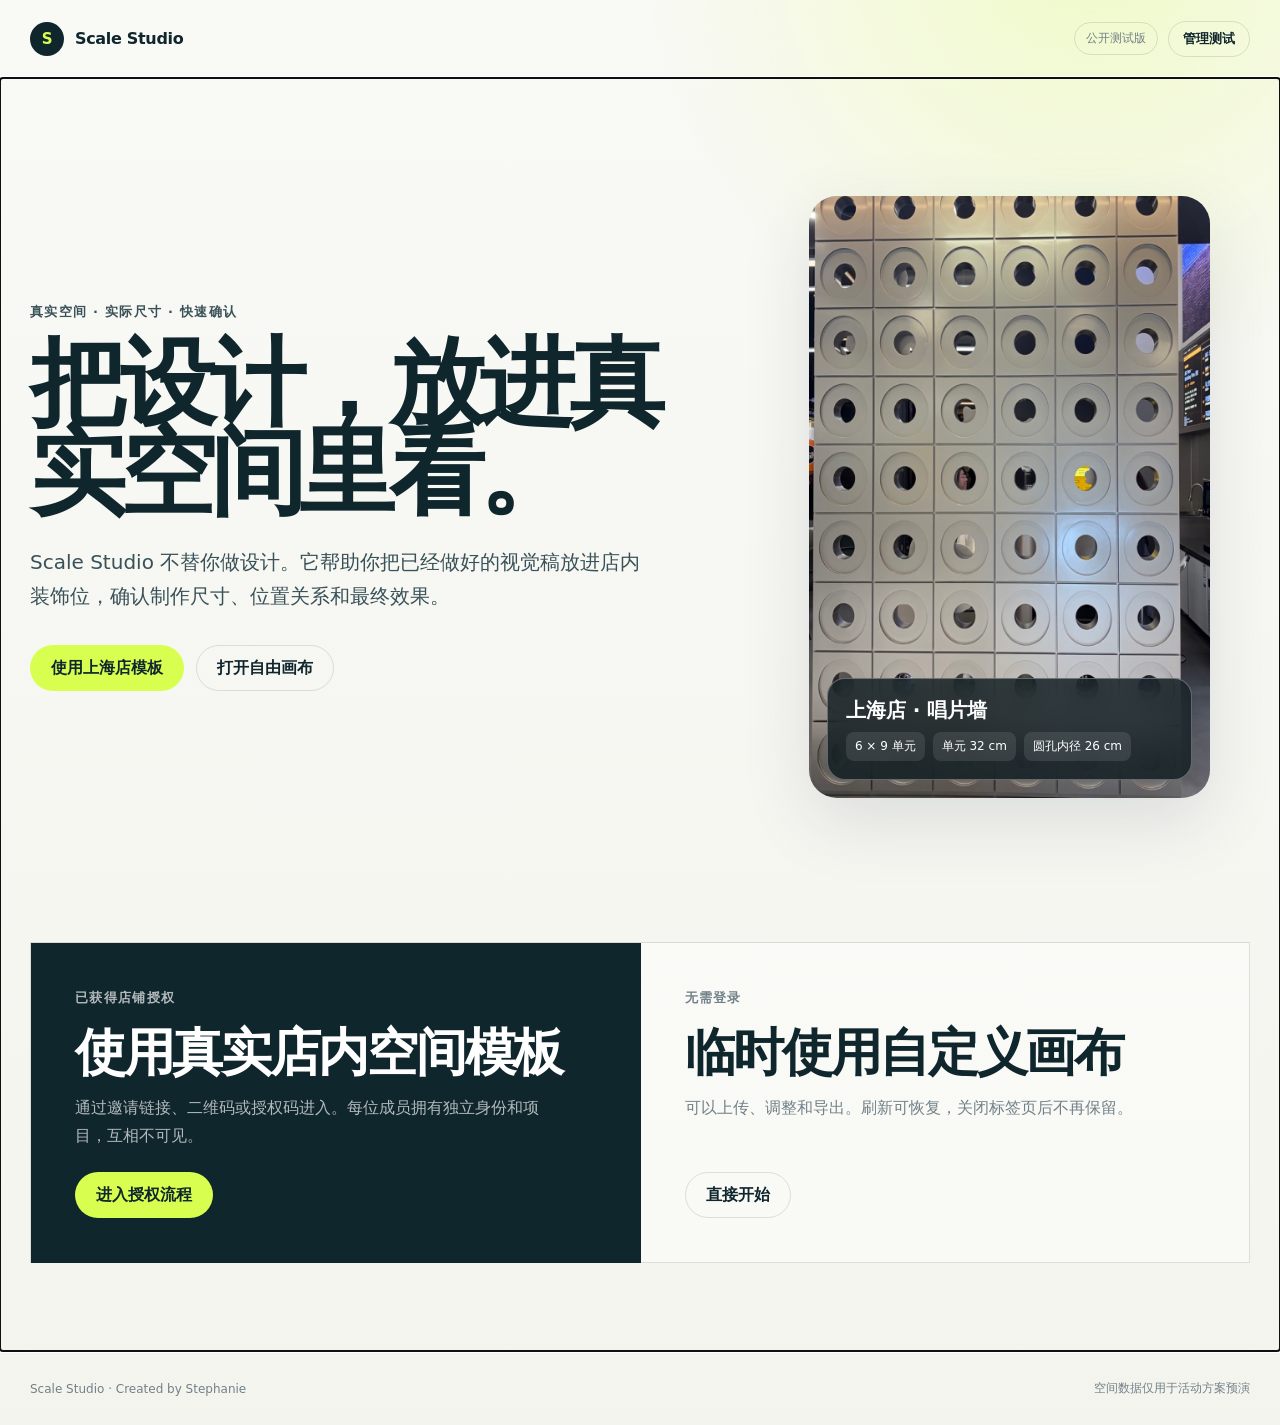
==== index.html @ b5e6bf75 "Build public Scale Studio MVP portal" ====
<!doctype html>
<html lang="zh-CN">
<head>
  <meta charset="utf-8">
  <meta name="viewport" content="width=device-width, initial-scale=1">
  <meta name="description" content="Scale Studio — 在真实店内空间中确认设计尺寸与陈列效果。">
  <title>Scale Studio 测试版</title>
  <link rel="stylesheet" href="portal.css?v=20260813-1">
</head>
<body>
  <div class="app-shell">
    <header class="site-nav">
      <a class="wordmark" href="#/">
        <span class="wordmark-mark" aria-hidden="true">S</span>
        <span>Scale Studio</span>
      </a>
      <div class="nav-actions">
        <span class="test-badge">公开测试版</span>
        <button class="button ghost compact" id="adminEntry" type="button">管理测试</button>
      </div>
    </header>

    <main id="app" tabindex="-1"></main>

    <footer class="site-footer">
      <span>Scale Studio · Created by Stephanie</span>
      <span>空间数据仅用于活动方案预演</span>
    </footer>
  </div>

  <div class="toast-region" id="toastRegion" aria-live="polite"></div>
  <script src="portal.js?v=20260813-1"></script>
</body>
</html>
---- portal.css ----
:root {
  color-scheme: light;
  --ink: #10262d;
  --ink-soft: #395158;
  --muted: #718187;
  --paper: #f4f4ef;
  --surface: #fbfbf7;
  --surface-strong: #ffffff;
  --line: rgba(16, 38, 45, .13);
  --line-strong: rgba(16, 38, 45, .24);
  --accent: #d8ff4f;
  --accent-deep: #b7dc2b;
  --signal: #ff6846;
  --blue: #284d5a;
  --shadow: 0 24px 70px rgba(32, 49, 54, .12);
  --radius-sm: 10px;
  --radius-md: 18px;
  --radius-lg: 28px;
  --content: 1220px;
  font-family: Geist, "SF Pro Text", "PingFang SC", "Microsoft YaHei", system-ui, sans-serif;
}

* { box-sizing: border-box; }

html { background: var(--paper); }

body {
  margin: 0;
  min-width: 320px;
  min-height: 100vh;
  color: var(--ink);
  background:
    radial-gradient(circle at 85% -5%, rgba(216, 255, 79, .28), transparent 28rem),
    linear-gradient(180deg, #f9f9f5 0%, var(--paper) 100%);
}

button, input, select { font: inherit; }
button, a { -webkit-tap-highlight-color: transparent; }

button:focus-visible,
a:focus-visible,
input:focus-visible {
  outline: 3px solid rgba(40, 77, 90, .28);
  outline-offset: 3px;
}

.app-shell { min-height: 100vh; display: flex; flex-direction: column; }

.site-nav {
  width: min(calc(100% - 32px), var(--content));
  min-height: 78px;
  margin: 0 auto;
  display: flex;
  align-items: center;
  justify-content: space-between;
  gap: 16px;
  border-bottom: 1px solid var(--line);
}

.wordmark {
  display: inline-flex;
  align-items: center;
  gap: 11px;
  color: inherit;
  text-decoration: none;
  font-weight: 760;
  letter-spacing: -.02em;
}

.wordmark-mark {
  width: 34px;
  height: 34px;
  border-radius: 50%;
  display: grid;
  place-items: center;
  background: var(--ink);
  color: var(--accent);
  font-size: 15px;
}

.nav-actions { display: flex; align-items: center; gap: 10px; }

.test-badge {
  border: 1px solid var(--line);
  border-radius: 999px;
  padding: 7px 11px;
  color: var(--muted);
  font-size: 12px;
  white-space: nowrap;
}

#app { flex: 1; min-width: 0; }

.view {
  width: min(calc(100% - 32px), var(--content));
  margin: 0 auto;
  padding: clamp(44px, 8vw, 112px) 0 88px;
}

.hero {
  display: grid;
  grid-template-columns: minmax(0, 1.15fr) minmax(320px, .85fr);
  gap: clamp(32px, 7vw, 88px);
  align-items: center;
}

.eyebrow {
  margin: 0 0 18px;
  color: var(--ink-soft);
  font-size: 13px;
  font-weight: 700;
  letter-spacing: .1em;
  text-transform: uppercase;
}

h1, h2, h3, p { overflow-wrap: anywhere; }

h1 {
  max-width: 13ch;
  margin: 0;
  font-size: clamp(48px, 7.5vw, 104px);
  line-height: .93;
  letter-spacing: -.065em;
  font-weight: 760;
}

.hero-copy {
  max-width: 620px;
  margin: 28px 0 0;
  color: var(--ink-soft);
  font-size: clamp(16px, 1.6vw, 20px);
  line-height: 1.7;
}

.hero-actions { display: flex; flex-wrap: wrap; gap: 12px; margin-top: 32px; }

.button {
  min-height: 46px;
  border: 1px solid transparent;
  border-radius: 999px;
  padding: 0 20px;
  display: inline-flex;
  align-items: center;
  justify-content: center;
  gap: 8px;
  color: var(--surface-strong);
  background: var(--ink);
  text-decoration: none;
  font-weight: 700;
  cursor: pointer;
  transition: transform 140ms ease, background 160ms ease, border-color 160ms ease;
}

.button:hover { transform: translateY(-1px); background: var(--blue); }
.button:active { transform: scale(.98); }
.button.secondary { color: var(--ink); background: var(--accent); }
.button.secondary:hover { background: #e1ff74; }
.button.ghost { color: var(--ink); background: transparent; border-color: var(--line); }
.button.ghost:hover { background: rgba(255, 255, 255, .58); border-color: var(--line-strong); }
.button.compact { min-height: 36px; padding: 0 14px; font-size: 13px; }
.button.danger { background: var(--signal); }
.button[disabled] { opacity: .45; pointer-events: none; }

.hero-visual {
  min-width: 0;
  min-height: 520px;
  border-radius: var(--radius-lg);
  overflow: hidden;
  position: relative;
  background: #dcded8;
  box-shadow: var(--shadow);
}

.hero-visual img { width: 100%; height: 100%; object-fit: cover; display: block; }

.measurement-card {
  position: absolute;
  left: 18px;
  right: 18px;
  bottom: 18px;
  padding: 18px;
  border: 1px solid rgba(255, 255, 255, .3);
  border-radius: var(--radius-md);
  color: white;
  background: rgba(12, 25, 30, .78);
  backdrop-filter: blur(16px);
}

.measurement-card strong { display: block; margin-bottom: 8px; font-size: 20px; }
.measurement-list { display: flex; flex-wrap: wrap; gap: 8px; }
.measurement-list span { padding: 6px 9px; border-radius: 8px; background: rgba(255,255,255,.1); font-size: 12px; }

.path-grid {
  margin-top: clamp(64px, 10vw, 132px);
  display: grid;
  grid-template-columns: repeat(12, minmax(0, 1fr));
  border-top: 1px solid var(--line);
  border-left: 1px solid var(--line);
}

.path-card {
  grid-column: span 6;
  min-height: 320px;
  padding: clamp(24px, 4vw, 44px);
  border-right: 1px solid var(--line);
  border-bottom: 1px solid var(--line);
  display: flex;
  flex-direction: column;
  justify-content: space-between;
  background: rgba(255, 255, 255, .38);
}

.path-card.dark { color: white; background: var(--ink); }
.path-card h2 { max-width: 14ch; margin: 0; font-size: clamp(30px, 4vw, 52px); line-height: 1; letter-spacing: -.045em; }
.path-card p { max-width: 48ch; color: var(--muted); line-height: 1.7; }
.path-card.dark p { color: rgba(255,255,255,.68); }
.path-card .button { align-self: flex-start; }
.path-card.dark .button { color: var(--ink); background: var(--accent); }

.section-head { display: flex; align-items: end; justify-content: space-between; gap: 24px; margin-bottom: 26px; }
.section-head h1, .section-head h2 { max-width: 18ch; margin: 0; font-size: clamp(36px, 5vw, 72px); line-height: .98; letter-spacing: -.05em; }
.section-head p { max-width: 46ch; margin: 0; color: var(--muted); line-height: 1.6; }

.access-layout,
.workspace-layout,
.admin-layout { display: grid; grid-template-columns: minmax(0, 1fr) minmax(300px, .42fr); gap: 24px; align-items: start; }

.panel {
  min-width: 0;
  border: 1px solid var(--line);
  border-radius: var(--radius-lg);
  background: rgba(255,255,255,.62);
  box-shadow: 0 18px 50px rgba(32,49,54,.06);
  overflow: hidden;
}

.panel-body { padding: clamp(22px, 4vw, 38px); }
.panel-title { margin: 0 0 8px; font-size: 24px; letter-spacing: -.03em; }
.panel-copy { margin: 0 0 26px; color: var(--muted); line-height: 1.6; }

.form-stack { display: grid; gap: 18px; }
.field { display: grid; gap: 8px; min-width: 0; }
.field span { color: var(--ink-soft); font-size: 13px; font-weight: 650; }
.field input {
  width: 100%; min-width: 0; height: 50px; border: 1px solid var(--line); border-radius: 13px; padding: 0 14px;
  color: var(--ink); background: rgba(255,255,255,.84);
}
.field input:focus { border-color: var(--blue); }
.form-note { margin: 0; color: var(--muted); font-size: 13px; line-height: 1.55; }

.demo-access {
  padding: 24px;
  color: white;
  background: var(--ink);
}
.demo-access code { display: inline-block; margin: 10px 0 18px; padding: 8px 10px; border-radius: 8px; color: var(--accent); background: rgba(255,255,255,.08); font-size: 16px; }
.demo-access ul { margin: 0; padding-left: 18px; color: rgba(255,255,255,.68); line-height: 1.8; }

.workspace-bar { display: flex; align-items: center; justify-content: space-between; gap: 20px; margin-bottom: 36px; }
.member-chip { display: inline-flex; align-items: center; gap: 10px; padding: 8px 12px 8px 8px; border: 1px solid var(--line); border-radius: 999px; background: rgba(255,255,255,.6); }
.member-avatar { width: 30px; height: 30px; display: grid; place-items: center; border-radius: 50%; color: white; background: var(--blue); font-weight: 800; }

.space-grid,
.project-list { display: grid; gap: 14px; }
.space-grid { grid-template-columns: repeat(2, minmax(0, 1fr)); }

.space-card {
  min-width: 0;
  border: 1px solid var(--line);
  border-radius: var(--radius-md);
  overflow: hidden;
  background: var(--surface-strong);
  transition: transform 160ms ease, border-color 160ms ease;
}
.space-card:hover { transform: translateY(-2px); border-color: var(--line-strong); }
.space-preview { aspect-ratio: 16 / 10; position: relative; overflow: hidden; background: #d7dbd6; }
.space-preview img { width: 100%; height: 100%; object-fit: cover; display: block; }
.space-preview.outline { display: grid; place-items: center; background: #172b32; }
.space-preview.outline::before { content: ""; width: 72%; height: 58%; border: 1px solid rgba(216,255,79,.8); background-image: radial-gradient(circle, rgba(216,255,79,.85) 0 2px, transparent 2.5px); background-size: 18px 18px; }
.space-data { padding: 18px; }
.space-data h3 { margin: 0 0 7px; font-size: 20px; }
.space-meta { display: flex; flex-wrap: wrap; gap: 7px; margin: 12px 0 18px; }
.space-meta span { padding: 6px 8px; border: 1px solid var(--line); border-radius: 7px; color: var(--muted); font-size: 12px; }
.space-actions { display: flex; gap: 8px; }

.side-stack { display: grid; gap: 14px; }
.info-card { padding: 22px; border: 1px solid var(--line); border-radius: var(--radius-md); background: rgba(255,255,255,.5); }
.info-card h3 { margin: 0 0 10px; font-size: 17px; }
.info-card p { margin: 0; color: var(--muted); font-size: 13px; line-height: 1.65; }
.info-card .button { width: 100%; margin-top: 16px; }

.project-item { display: flex; align-items: center; justify-content: space-between; gap: 16px; padding: 16px; border: 1px solid var(--line); border-radius: 14px; background: rgba(255,255,255,.7); }
.project-item > div { min-width: 0; }
.project-item strong { display: block; white-space: nowrap; overflow: hidden; text-overflow: ellipsis; }
.project-item small { color: var(--muted); }

.empty-state { padding: 34px; border: 1px dashed var(--line-strong); border-radius: var(--radius-md); color: var(--muted); text-align: center; }

.modal-backdrop { position: fixed; inset: 0; z-index: 20; display: grid; place-items: center; padding: 16px; background: rgba(11,24,28,.54); backdrop-filter: blur(8px); }
.modal { width: min(100%, 520px); max-height: calc(100vh - 32px); overflow: auto; border-radius: 24px; background: var(--surface); box-shadow: var(--shadow); }
.modal-head { display: flex; align-items: start; justify-content: space-between; gap: 18px; padding: 24px 24px 0; }
.modal-head h2 { margin: 0; font-size: 25px; letter-spacing: -.03em; }
.modal-close { width: 38px; height: 38px; border: 1px solid var(--line); border-radius: 50%; background: transparent; cursor: pointer; }
.modal-body { padding: 22px 24px 26px; }
.credential-box { padding: 18px; border-radius: 14px; background: var(--ink); color: white; }
.credential-box code { display: block; margin: 8px 0; color: var(--accent); font-size: 18px; word-break: break-all; }

.admin-table { width: 100%; border-collapse: collapse; }
.admin-table th, .admin-table td { padding: 13px 12px; border-bottom: 1px solid var(--line); text-align: left; font-size: 13px; vertical-align: top; }
.admin-table th { color: var(--muted); font-weight: 650; }
.text-button { padding: 0; border: 0; color: var(--blue); background: transparent; font-size: 12px; font-weight: 750; cursor: pointer; text-decoration: underline; }
.status-dot { display: inline-block; width: 7px; height: 7px; margin-right: 7px; border-radius: 50%; background: #43a66d; }

.site-footer {
  width: min(calc(100% - 32px), var(--content));
  min-height: 74px;
  margin: auto auto 0;
  border-top: 1px solid var(--line);
  display: flex;
  align-items: center;
  justify-content: space-between;
  gap: 20px;
  color: var(--muted);
  font-size: 12px;
}

.toast-region { position: fixed; z-index: 50; right: 18px; bottom: 18px; display: grid; gap: 8px; }
.toast { max-width: min(380px, calc(100vw - 36px)); padding: 13px 16px; border-radius: 12px; color: white; background: var(--ink); box-shadow: var(--shadow); animation: toast-in 180ms ease-out; }
@keyframes toast-in { from { opacity: 0; transform: translateY(8px); } }

@media (max-width: 900px) {
  .hero, .access-layout, .workspace-layout, .admin-layout { grid-template-columns: 1fr; }
  .hero-visual { min-height: 440px; }
  .path-card { grid-column: 1 / -1; }
  .section-head { align-items: start; flex-direction: column; }
}

@media (max-width: 640px) {
  .site-nav { min-height: 68px; }
  .test-badge { display: none; }
  .view { padding-top: 42px; }
  .hero-visual { min-height: 420px; }
  .path-card { min-height: 280px; }
  .space-grid { grid-template-columns: 1fr; }
  .workspace-bar { align-items: flex-start; flex-direction: column; }
  .project-item { align-items: flex-start; flex-direction: column; }
  .site-footer { padding: 20px 0; align-items: flex-start; flex-direction: column; }
}

@media (prefers-reduced-motion: reduce) {
  *, *::before, *::after { scroll-behavior: auto !important; animation-duration: .01ms !important; transition-duration: .01ms !important; }
}
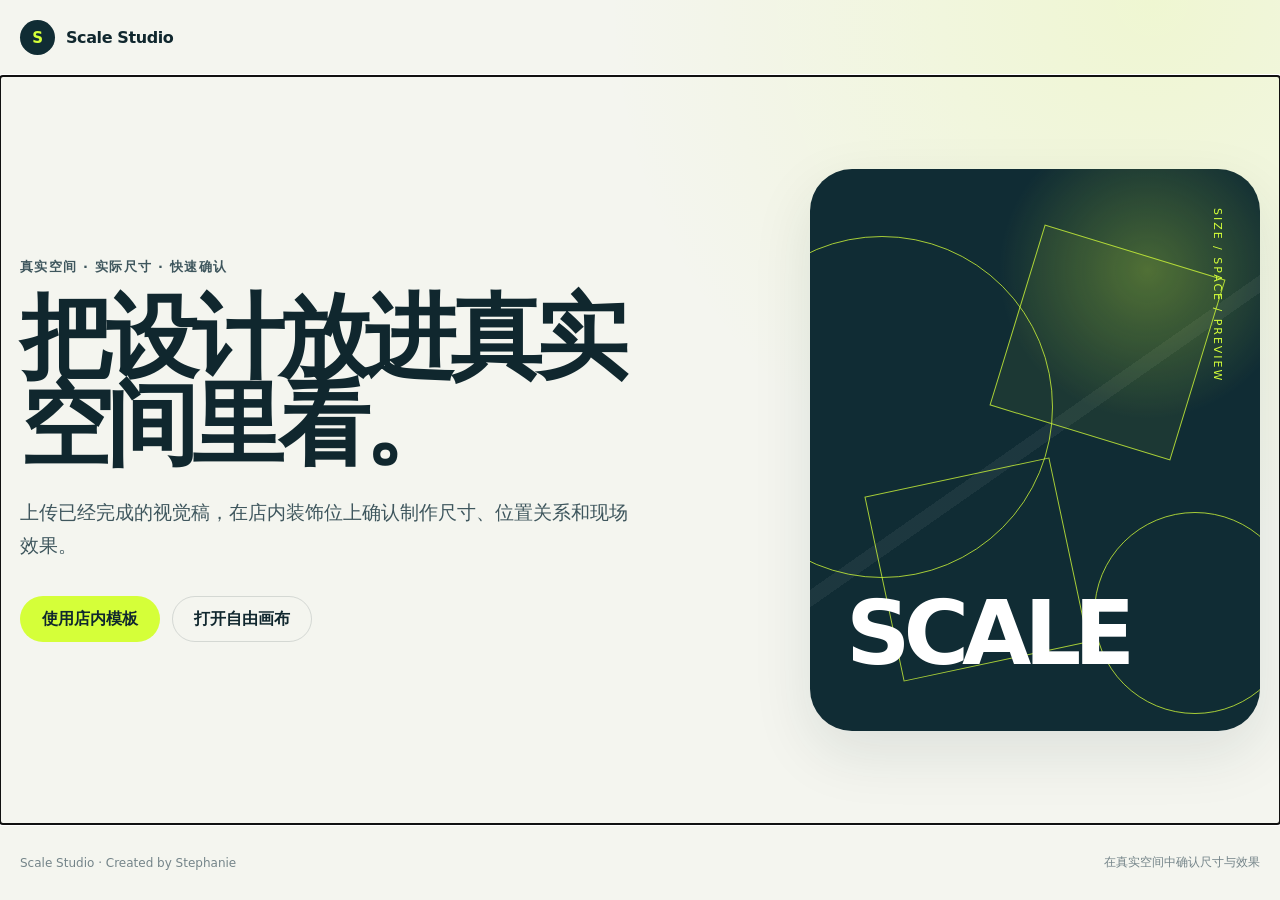
==== commit 1f95c249: "Rework user navigation and admin dashboard" ====
--- a/index.html
+++ b/index.html
@@ -4,31 +4,37 @@
   <meta charset="utf-8">
   <meta name="viewport" content="width=device-width, initial-scale=1">
   <meta name="description" content="Scale Studio — 在真实店内空间中确认设计尺寸与陈列效果。">
-  <title>Scale Studio 测试版</title>
-  <link rel="stylesheet" href="portal.css?v=20260813-1">
+  <title>Scale Studio</title>
+  <link rel="stylesheet" href="portal.css?v=20260813-2">
 </head>
 <body>
   <div class="app-shell">
     <header class="site-nav">
-      <a class="wordmark" href="#/">
+      <a class="wordmark" href="#/" aria-label="返回 Scale Studio 首页">
         <span class="wordmark-mark" aria-hidden="true">S</span>
         <span>Scale Studio</span>
       </a>
-      <div class="nav-actions">
-        <span class="test-badge">公开测试版</span>
-        <button class="button ghost compact" id="adminEntry" type="button">管理测试</button>
-      </div>
+      <nav class="nav-actions" id="globalNav" aria-label="主导航">
+        <button class="nav-link" id="backHomeBtn" type="button" hidden>返回首页</button>
+        <a class="nav-link" id="freeCanvasEntry" href="editor.html?mode=guest" hidden>自由画布</a>
+        <button class="account-trigger" id="accountTrigger" type="button" aria-haspopup="dialog" aria-expanded="false" hidden>
+          <span class="member-avatar" id="navAvatar">S</span>
+          <span id="navNickname">账号</span>
+          <span class="chevron" aria-hidden="true">⌄</span>
+        </button>
+      </nav>
     </header>
 
     <main id="app" tabindex="-1"></main>
 
     <footer class="site-footer">
       <span>Scale Studio · Created by Stephanie</span>
-      <span>空间数据仅用于活动方案预演</span>
+      <span>在真实空间中确认尺寸与效果</span>
     </footer>
   </div>
 
+  <div class="account-layer" id="accountLayer" hidden></div>
   <div class="toast-region" id="toastRegion" aria-live="polite"></div>
-  <script src="portal.js?v=20260813-1"></script>
+  <script src="portal.js?v=20260813-2"></script>
 </body>
 </html>
--- a/portal.css
+++ b/portal.css
@@ -1,352 +1,177 @@
 :root {
   color-scheme: light;
-  --ink: #10262d;
-  --ink-soft: #395158;
-  --muted: #718187;
-  --paper: #f4f4ef;
-  --surface: #fbfbf7;
-  --surface-strong: #ffffff;
-  --line: rgba(16, 38, 45, .13);
-  --line-strong: rgba(16, 38, 45, .24);
-  --accent: #d8ff4f;
-  --accent-deep: #b7dc2b;
-  --signal: #ff6846;
-  --blue: #284d5a;
-  --shadow: 0 24px 70px rgba(32, 49, 54, .12);
-  --radius-sm: 10px;
-  --radius-md: 18px;
-  --radius-lg: 28px;
-  --content: 1220px;
+  --ink: #10272e;
+  --ink-soft: #3e565d;
+  --muted: #748489;
+  --paper: #f4f5ef;
+  --surface: #fcfcf8;
+  --line: rgba(16, 39, 46, .14);
+  --line-strong: rgba(16, 39, 46, .26);
+  --accent: #d5ff39;
+  --accent-hover: #c6f220;
+  --navy: #102c34;
+  --shadow: 0 22px 60px rgba(24, 47, 53, .1);
+  --content: 1240px;
   font-family: Geist, "SF Pro Text", "PingFang SC", "Microsoft YaHei", system-ui, sans-serif;
 }
 
 * { box-sizing: border-box; }
+html { background: var(--paper); }
+body { margin: 0; min-width: 320px; min-height: 100vh; color: var(--ink); background: radial-gradient(circle at 90% 0, rgba(213,255,57,.16), transparent 34rem), var(--paper); }
+body, button, input { font: inherit; }
+button, a { -webkit-tap-highlight-color: transparent; }
+button:focus-visible, a:focus-visible, input:focus-visible { outline: 3px solid rgba(16, 44, 52, .25); outline-offset: 3px; }
+[hidden] { display: none !important; }
 
-html { background: var(--paper); }
-
-body {
-  margin: 0;
-  min-width: 320px;
-  min-height: 100vh;
-  color: var(--ink);
-  background:
-    radial-gradient(circle at 85% -5%, rgba(216, 255, 79, .28), transparent 28rem),
-    linear-gradient(180deg, #f9f9f5 0%, var(--paper) 100%);
-}
-
-button, input, select { font: inherit; }
-button, a { -webkit-tap-highlight-color: transparent; }
-
-button:focus-visible,
-a:focus-visible,
-input:focus-visible {
-  outline: 3px solid rgba(40, 77, 90, .28);
-  outline-offset: 3px;
-}
-
-.app-shell { min-height: 100vh; display: flex; flex-direction: column; }
-
-.site-nav {
-  width: min(calc(100% - 32px), var(--content));
-  min-height: 78px;
-  margin: 0 auto;
-  display: flex;
-  align-items: center;
-  justify-content: space-between;
-  gap: 16px;
-  border-bottom: 1px solid var(--line);
-}
-
-.wordmark {
-  display: inline-flex;
-  align-items: center;
-  gap: 11px;
-  color: inherit;
-  text-decoration: none;
-  font-weight: 760;
-  letter-spacing: -.02em;
-}
-
-.wordmark-mark {
-  width: 34px;
-  height: 34px;
-  border-radius: 50%;
-  display: grid;
-  place-items: center;
-  background: var(--ink);
-  color: var(--accent);
-  font-size: 15px;
-}
-
-.nav-actions { display: flex; align-items: center; gap: 10px; }
-
-.test-badge {
-  border: 1px solid var(--line);
-  border-radius: 999px;
-  padding: 7px 11px;
-  color: var(--muted);
-  font-size: 12px;
-  white-space: nowrap;
-}
-
+.app-shell { min-height: 100vh; display: flex; flex-direction: column; overflow-x: hidden; }
+.site-nav { width: min(calc(100% - 40px), var(--content)); height: 76px; margin: 0 auto; display: flex; align-items: center; justify-content: space-between; gap: 20px; border-bottom: 1px solid var(--line); }
+.wordmark { display: inline-flex; align-items: center; gap: 11px; color: inherit; text-decoration: none; font-weight: 780; letter-spacing: -.025em; }
+.wordmark-mark, .member-avatar { flex: 0 0 auto; display: grid; place-items: center; border-radius: 50%; color: var(--accent); background: var(--navy); font-weight: 800; }
+.wordmark-mark { width: 35px; height: 35px; font-size: 15px; }
+.nav-actions { display: flex; align-items: center; gap: 8px; }
+.nav-link { border: 0; padding: 10px 13px; color: var(--ink-soft); background: transparent; text-decoration: none; font-weight: 680; cursor: pointer; }
+.nav-link:hover { color: var(--ink); }
+.account-trigger { min-height: 44px; display: inline-flex; align-items: center; gap: 9px; padding: 5px 12px 5px 6px; border: 1px solid var(--line); border-radius: 999px; color: var(--ink); background: rgba(255,255,255,.6); cursor: pointer; }
+.account-trigger:hover { border-color: var(--line-strong); background: white; }
+.member-avatar { width: 32px; height: 32px; color: white; }
+.chevron { color: var(--muted); font-size: 15px; transition: transform 160ms ease; }
+.account-trigger[aria-expanded="true"] .chevron { transform: rotate(180deg); }
 #app { flex: 1; min-width: 0; }
 
-.view {
-  width: min(calc(100% - 32px), var(--content));
-  margin: 0 auto;
-  padding: clamp(44px, 8vw, 112px) 0 88px;
-}
-
-.hero {
-  display: grid;
-  grid-template-columns: minmax(0, 1.15fr) minmax(320px, .85fr);
-  gap: clamp(32px, 7vw, 88px);
-  align-items: center;
-}
-
-.eyebrow {
-  margin: 0 0 18px;
-  color: var(--ink-soft);
-  font-size: 13px;
-  font-weight: 700;
-  letter-spacing: .1em;
-  text-transform: uppercase;
-}
-
+.landing-view { width: min(calc(100% - 40px), var(--content)); min-height: calc(100vh - 152px); margin: 0 auto; padding: clamp(56px, 10vh, 110px) 0; display: grid; grid-template-columns: minmax(0, 1.08fr) minmax(360px, .72fr); gap: clamp(50px, 9vw, 120px); align-items: center; }
+.landing-copy { max-width: 760px; }
+.eyebrow { margin: 0 0 18px; color: var(--ink-soft); font-size: 13px; font-weight: 760; letter-spacing: .1em; }
 h1, h2, h3, p { overflow-wrap: anywhere; }
-
-h1 {
-  max-width: 13ch;
-  margin: 0;
-  font-size: clamp(48px, 7.5vw, 104px);
-  line-height: .93;
-  letter-spacing: -.065em;
-  font-weight: 760;
-}
-
-.hero-copy {
-  max-width: 620px;
-  margin: 28px 0 0;
-  color: var(--ink-soft);
-  font-size: clamp(16px, 1.6vw, 20px);
-  line-height: 1.7;
-}
-
-.hero-actions { display: flex; flex-wrap: wrap; gap: 12px; margin-top: 32px; }
-
-.button {
-  min-height: 46px;
-  border: 1px solid transparent;
-  border-radius: 999px;
-  padding: 0 20px;
-  display: inline-flex;
-  align-items: center;
-  justify-content: center;
-  gap: 8px;
-  color: var(--surface-strong);
-  background: var(--ink);
-  text-decoration: none;
-  font-weight: 700;
-  cursor: pointer;
-  transition: transform 140ms ease, background 160ms ease, border-color 160ms ease;
-}
-
-.button:hover { transform: translateY(-1px); background: var(--blue); }
+.landing-copy h1 { max-width: 11ch; margin: 0; font-size: clamp(58px, 7.2vw, 104px); line-height: .95; letter-spacing: -.066em; font-weight: 760; }
+.landing-copy > p:not(.eyebrow) { max-width: 620px; margin: 28px 0 0; color: var(--ink-soft); font-size: clamp(17px, 1.5vw, 20px); line-height: 1.7; }
+.hero-actions { display: flex; flex-wrap: wrap; gap: 12px; margin-top: 34px; }
+.button { min-height: 46px; border: 1px solid transparent; border-radius: 999px; padding: 0 21px; display: inline-flex; align-items: center; justify-content: center; color: white; background: var(--navy); text-decoration: none; font-weight: 760; cursor: pointer; transition: transform 140ms ease, background 160ms ease, border-color 160ms ease; }
+.button:hover { transform: translateY(-1px); }
 .button:active { transform: scale(.98); }
 .button.secondary { color: var(--ink); background: var(--accent); }
-.button.secondary:hover { background: #e1ff74; }
+.button.secondary:hover { background: var(--accent-hover); }
 .button.ghost { color: var(--ink); background: transparent; border-color: var(--line); }
-.button.ghost:hover { background: rgba(255, 255, 255, .58); border-color: var(--line-strong); }
-.button.compact { min-height: 36px; padding: 0 14px; font-size: 13px; }
-.button.danger { background: var(--signal); }
-.button[disabled] { opacity: .45; pointer-events: none; }
+.button.ghost:hover { border-color: var(--line-strong); background: rgba(255,255,255,.6); }
+.button.compact { min-height: 38px; padding: 0 15px; font-size: 13px; }
+.button.full { width: 100%; }
 
-.hero-visual {
-  min-width: 0;
-  min-height: 520px;
-  border-radius: var(--radius-lg);
-  overflow: hidden;
-  position: relative;
-  background: #dcded8;
-  box-shadow: var(--shadow);
-}
+.brand-canvas { aspect-ratio: 4 / 5; max-height: 610px; position: relative; overflow: hidden; border-radius: 42px; color: white; background: var(--navy); box-shadow: var(--shadow); isolation: isolate; }
+.brand-canvas::before { content: ""; position: absolute; inset: 0; background: radial-gradient(circle at 75% 18%, rgba(213,255,57,.28), transparent 26%), linear-gradient(145deg, transparent 48%, rgba(255,255,255,.055) 48% 50%, transparent 50%); }
+.brand-orbit, .brand-square { position: absolute; border: 1px solid rgba(213,255,57,.76); }
+.brand-orbit { border-radius: 50%; }
+.orbit-one { width: 76%; aspect-ratio: 1; left: -22%; top: 12%; }
+.orbit-two { width: 45%; aspect-ratio: 1; right: -8%; bottom: 3%; }
+.brand-square { width: 42%; aspect-ratio: 1; transform: rotate(17deg); }
+.square-one { right: 13%; top: 14%; background: rgba(213,255,57,.06); }
+.square-two { left: 16%; bottom: 12%; transform: rotate(-12deg); }
+.brand-word { position: absolute; z-index: 2; left: 8%; bottom: 11%; font-size: clamp(62px, 7vw, 110px); line-height: .8; letter-spacing: -.08em; font-weight: 850; }
+.brand-canvas small { position: absolute; right: 8%; top: 7%; color: var(--accent); font-size: 11px; letter-spacing: .18em; writing-mode: vertical-rl; }
 
-.hero-visual img { width: 100%; height: 100%; object-fit: cover; display: block; }
+.access-view { width: min(calc(100% - 40px), 1080px); min-height: calc(100vh - 152px); margin: 0 auto; padding: clamp(52px, 10vh, 110px) 0; display: grid; grid-template-columns: minmax(0, 1fr) minmax(340px, .66fr); gap: clamp(50px, 9vw, 110px); align-items: center; }
+.back-link { border: 0; padding: 0; margin: 0 0 42px; color: var(--ink-soft); background: transparent; font-weight: 700; cursor: pointer; }
+.back-link:hover { color: var(--ink); }
+.access-intro h1 { max-width: 10ch; margin: 0; font-size: clamp(52px, 7vw, 88px); line-height: .96; letter-spacing: -.06em; }
+.access-intro > p:last-child { max-width: 520px; margin: 26px 0 0; color: var(--muted); line-height: 1.7; }
+.access-card { padding: clamp(26px, 5vw, 44px); border: 1px solid var(--line); border-radius: 28px; background: rgba(255,255,255,.68); box-shadow: var(--shadow); }
+.form-stack { display: grid; gap: 20px; }
+.field { display: grid; gap: 8px; }
+.field span { color: var(--ink-soft); font-size: 13px; font-weight: 700; }
+.field input { width: 100%; height: 54px; border: 1px solid var(--line); border-radius: 13px; padding: 0 15px; color: var(--ink); background: white; }
+.form-note { margin: 0; color: var(--muted); font-size: 13px; line-height: 1.6; }
 
-.measurement-card {
-  position: absolute;
-  left: 18px;
-  right: 18px;
-  bottom: 18px;
-  padding: 18px;
-  border: 1px solid rgba(255, 255, 255, .3);
-  border-radius: var(--radius-md);
-  color: white;
-  background: rgba(12, 25, 30, .78);
-  backdrop-filter: blur(16px);
-}
+.workspace-view { width: min(calc(100% - 40px), var(--content)); min-height: calc(100vh - 152px); margin: 0 auto; padding: clamp(50px, 7vw, 82px) 0 90px; }
+.workspace-heading { display: flex; align-items: end; justify-content: space-between; gap: 24px; margin-bottom: 34px; }
+.workspace-heading h1 { margin: 0; font-size: clamp(48px, 6vw, 82px); line-height: .95; letter-spacing: -.06em; }
+.workspace-tabs { display: flex; gap: 30px; margin-bottom: 28px; border-bottom: 1px solid var(--line); }
+.workspace-tab { position: relative; border: 0; padding: 0 0 15px; color: var(--muted); background: transparent; font-weight: 760; cursor: pointer; }
+.workspace-tab span { margin-left: 5px; font-size: 12px; }
+.workspace-tab.active { color: var(--ink); }
+.workspace-tab.active::after { content: ""; position: absolute; left: 0; right: 0; bottom: -1px; height: 3px; border-radius: 3px 3px 0 0; background: var(--ink); }
+.card-grid { display: grid; grid-template-columns: repeat(3, minmax(0, 1fr)); grid-auto-flow: dense; gap: 18px; }
+.content-card { min-width: 0; overflow: hidden; border: 1px solid var(--line); border-radius: 20px; background: rgba(255,255,255,.72); transition: transform 180ms ease, box-shadow 180ms ease; }
+.content-card:hover { transform: translateY(-3px); box-shadow: var(--shadow); }
+.card-visual { aspect-ratio: 16 / 10; position: relative; overflow: hidden; background: var(--navy); }
+.card-visual > img:not(.project-overlay) { width: 100%; height: 100%; object-fit: cover; display: block; transition: transform 700ms ease; }
+.content-card:hover .card-visual > img:not(.project-overlay) { transform: scale(1.035); }
+.project-overlay { position: absolute; z-index: 2; height: auto; object-fit: contain; }
+.project-status { position: absolute; z-index: 3; left: 14px; top: 14px; padding: 7px 9px; border-radius: 999px; color: white; background: rgba(13,31,37,.76); backdrop-filter: blur(10px); font-size: 11px; font-weight: 700; }
+.outline-art { width: 72%; height: 58%; position: absolute; left: 14%; top: 21%; border: 1px solid rgba(213,255,57,.85); background-image: radial-gradient(circle, rgba(213,255,57,.9) 0 2px, transparent 2.5px); background-size: 20px 20px; }
+.card-body { padding: 20px; }
+.card-body small { color: var(--muted); }
+.card-body h2 { margin: 5px 0 10px; font-size: 24px; letter-spacing: -.035em; }
+.card-body > p { min-height: 42px; margin: 0 0 18px; color: var(--muted); font-size: 13px; line-height: 1.6; }
+.space-meta { min-height: 60px; display: flex; flex-wrap: wrap; align-content: flex-start; gap: 7px; margin: 15px 0; }
+.space-meta span { padding: 6px 8px; border: 1px solid var(--line); border-radius: 7px; color: var(--muted); font-size: 12px; }
+.card-actions { display: flex; align-items: center; gap: 8px; }
+.icon-button { min-width: 38px; height: 38px; border: 1px solid var(--line); border-radius: 999px; padding: 0 12px; color: var(--ink); background: transparent; font-size: 12px; font-weight: 730; cursor: pointer; }
+.icon-button:hover { border-color: var(--line-strong); background: white; }
+.project-empty { min-height: 440px; display: grid; place-items: center; align-content: center; text-align: center; }
+.project-empty h2 { margin: 22px 0 5px; font-size: 30px; }
+.project-empty p { margin: 0 0 22px; color: var(--muted); }
+.empty-visual { width: 190px; height: 130px; position: relative; }
+.empty-visual span { width: 112px; height: 76px; position: absolute; border: 1px solid var(--line-strong); border-radius: 14px; background: rgba(255,255,255,.7); }
+.empty-visual span:nth-child(1) { left: 0; bottom: 0; transform: rotate(-8deg); }
+.empty-visual span:nth-child(2) { right: 0; bottom: 0; transform: rotate(8deg); }
+.empty-visual span:nth-child(3) { left: 39px; top: 0; border-color: var(--accent-hover); background: var(--accent); }
 
-.measurement-card strong { display: block; margin-bottom: 8px; font-size: 20px; }
-.measurement-list { display: flex; flex-wrap: wrap; gap: 8px; }
-.measurement-list span { padding: 6px 9px; border-radius: 8px; background: rgba(255,255,255,.1); font-size: 12px; }
+.account-layer { position: fixed; inset: 0; z-index: 60; }
+.account-scrim { position: absolute; inset: 0; background: rgba(9,24,29,.3); backdrop-filter: blur(3px); }
+.account-panel { width: min(430px, calc(100vw - 24px)); max-height: calc(100vh - 24px); position: absolute; top: 12px; right: 12px; overflow: auto; border-radius: 24px; background: var(--surface); box-shadow: 0 30px 90px rgba(8,27,33,.25); animation: panel-in 180ms ease-out; }
+@keyframes panel-in { from { opacity: 0; transform: translateY(-8px) scale(.98); } }
+.account-head { display: flex; align-items: start; justify-content: space-between; padding: 26px; border-bottom: 1px solid var(--line); }
+.account-head small, .account-label { display: block; margin-bottom: 6px; color: var(--muted); font-size: 11px; font-weight: 760; letter-spacing: .08em; }
+.account-head h2 { margin: 0; font-size: 30px; }
+.modal-close { width: 38px; height: 38px; border: 1px solid var(--line); border-radius: 50%; color: var(--ink); background: transparent; font-size: 22px; cursor: pointer; }
+.account-section { padding: 22px 26px; border-bottom: 1px solid var(--line); }
+.account-section > strong { display: block; font-size: 18px; }
+.account-section > p { margin: 6px 0 16px; color: var(--muted); font-size: 13px; line-height: 1.6; }
+.copy-row { width: 100%; display: flex; align-items: center; justify-content: space-between; gap: 14px; padding: 13px 14px; border: 1px solid var(--line); border-radius: 13px; color: var(--ink); background: white; text-align: left; cursor: pointer; }
+.copy-row + .copy-row { margin-top: 8px; }
+.copy-row span { min-width: 0; }
+.copy-row small, .copy-row b { display: block; }
+.copy-row small { color: var(--muted); font-size: 11px; }
+.copy-row b { margin-top: 4px; overflow: hidden; text-overflow: ellipsis; }
+.copy-row em { color: var(--ink-soft); font-size: 12px; font-style: normal; font-weight: 760; }
+.account-section .button { margin-top: 10px; }
+.account-footer { padding: 20px 26px; display: flex; align-items: center; justify-content: space-between; gap: 12px; color: var(--muted); font-size: 11px; }
+.text-button { padding: 0; border: 0; color: var(--ink); background: transparent; font-weight: 760; cursor: pointer; }
 
-.path-grid {
-  margin-top: clamp(64px, 10vw, 132px);
-  display: grid;
-  grid-template-columns: repeat(12, minmax(0, 1fr));
-  border-top: 1px solid var(--line);
-  border-left: 1px solid var(--line);
-}
+.share-view, .simple-state { width: min(calc(100% - 40px), 1100px); min-height: calc(100vh - 152px); margin: 0 auto; padding: 58px 0 90px; }
+.share-heading h1, .simple-state h1 { max-width: 14ch; margin: 0; font-size: clamp(48px, 6vw, 84px); line-height: .96; letter-spacing: -.055em; }
+.share-heading > p:last-child, .simple-state p { color: var(--muted); }
+.share-canvas { aspect-ratio: 16 / 10; margin-top: 34px; position: relative; overflow: hidden; border-radius: 22px; background: var(--navy); box-shadow: var(--shadow); }
+.share-canvas > img:first-child { width: 100%; height: 100%; object-fit: cover; }
+.share-outline { height: 58%; }
+.simple-state { display: grid; place-items: start; align-content: center; }
 
-.path-card {
-  grid-column: span 6;
-  min-height: 320px;
-  padding: clamp(24px, 4vw, 44px);
-  border-right: 1px solid var(--line);
-  border-bottom: 1px solid var(--line);
-  display: flex;
-  flex-direction: column;
-  justify-content: space-between;
-  background: rgba(255, 255, 255, .38);
-}
+.site-footer { width: min(calc(100% - 40px), var(--content)); min-height: 76px; margin: auto auto 0; border-top: 1px solid var(--line); display: flex; align-items: center; justify-content: space-between; gap: 20px; color: var(--muted); font-size: 12px; }
+.toast-region { position: fixed; z-index: 100; right: 18px; bottom: 18px; display: grid; gap: 8px; }
+.toast { max-width: min(380px, calc(100vw - 36px)); padding: 13px 16px; border-radius: 12px; color: white; background: var(--navy); box-shadow: var(--shadow); animation: panel-in 160ms ease-out; }
 
-.path-card.dark { color: white; background: var(--ink); }
-.path-card h2 { max-width: 14ch; margin: 0; font-size: clamp(30px, 4vw, 52px); line-height: 1; letter-spacing: -.045em; }
-.path-card p { max-width: 48ch; color: var(--muted); line-height: 1.7; }
-.path-card.dark p { color: rgba(255,255,255,.68); }
-.path-card .button { align-self: flex-start; }
-.path-card.dark .button { color: var(--ink); background: var(--accent); }
-
-.section-head { display: flex; align-items: end; justify-content: space-between; gap: 24px; margin-bottom: 26px; }
-.section-head h1, .section-head h2 { max-width: 18ch; margin: 0; font-size: clamp(36px, 5vw, 72px); line-height: .98; letter-spacing: -.05em; }
-.section-head p { max-width: 46ch; margin: 0; color: var(--muted); line-height: 1.6; }
-
-.access-layout,
-.workspace-layout,
-.admin-layout { display: grid; grid-template-columns: minmax(0, 1fr) minmax(300px, .42fr); gap: 24px; align-items: start; }
-
-.panel {
-  min-width: 0;
-  border: 1px solid var(--line);
-  border-radius: var(--radius-lg);
-  background: rgba(255,255,255,.62);
-  box-shadow: 0 18px 50px rgba(32,49,54,.06);
-  overflow: hidden;
-}
-
-.panel-body { padding: clamp(22px, 4vw, 38px); }
-.panel-title { margin: 0 0 8px; font-size: 24px; letter-spacing: -.03em; }
-.panel-copy { margin: 0 0 26px; color: var(--muted); line-height: 1.6; }
-
-.form-stack { display: grid; gap: 18px; }
-.field { display: grid; gap: 8px; min-width: 0; }
-.field span { color: var(--ink-soft); font-size: 13px; font-weight: 650; }
-.field input {
-  width: 100%; min-width: 0; height: 50px; border: 1px solid var(--line); border-radius: 13px; padding: 0 14px;
-  color: var(--ink); background: rgba(255,255,255,.84);
-}
-.field input:focus { border-color: var(--blue); }
-.form-note { margin: 0; color: var(--muted); font-size: 13px; line-height: 1.55; }
-
-.demo-access {
-  padding: 24px;
-  color: white;
-  background: var(--ink);
-}
-.demo-access code { display: inline-block; margin: 10px 0 18px; padding: 8px 10px; border-radius: 8px; color: var(--accent); background: rgba(255,255,255,.08); font-size: 16px; }
-.demo-access ul { margin: 0; padding-left: 18px; color: rgba(255,255,255,.68); line-height: 1.8; }
-
-.workspace-bar { display: flex; align-items: center; justify-content: space-between; gap: 20px; margin-bottom: 36px; }
-.member-chip { display: inline-flex; align-items: center; gap: 10px; padding: 8px 12px 8px 8px; border: 1px solid var(--line); border-radius: 999px; background: rgba(255,255,255,.6); }
-.member-avatar { width: 30px; height: 30px; display: grid; place-items: center; border-radius: 50%; color: white; background: var(--blue); font-weight: 800; }
-
-.space-grid,
-.project-list { display: grid; gap: 14px; }
-.space-grid { grid-template-columns: repeat(2, minmax(0, 1fr)); }
-
-.space-card {
-  min-width: 0;
-  border: 1px solid var(--line);
-  border-radius: var(--radius-md);
-  overflow: hidden;
-  background: var(--surface-strong);
-  transition: transform 160ms ease, border-color 160ms ease;
-}
-.space-card:hover { transform: translateY(-2px); border-color: var(--line-strong); }
-.space-preview { aspect-ratio: 16 / 10; position: relative; overflow: hidden; background: #d7dbd6; }
-.space-preview img { width: 100%; height: 100%; object-fit: cover; display: block; }
-.space-preview.outline { display: grid; place-items: center; background: #172b32; }
-.space-preview.outline::before { content: ""; width: 72%; height: 58%; border: 1px solid rgba(216,255,79,.8); background-image: radial-gradient(circle, rgba(216,255,79,.85) 0 2px, transparent 2.5px); background-size: 18px 18px; }
-.space-data { padding: 18px; }
-.space-data h3 { margin: 0 0 7px; font-size: 20px; }
-.space-meta { display: flex; flex-wrap: wrap; gap: 7px; margin: 12px 0 18px; }
-.space-meta span { padding: 6px 8px; border: 1px solid var(--line); border-radius: 7px; color: var(--muted); font-size: 12px; }
-.space-actions { display: flex; gap: 8px; }
-
-.side-stack { display: grid; gap: 14px; }
-.info-card { padding: 22px; border: 1px solid var(--line); border-radius: var(--radius-md); background: rgba(255,255,255,.5); }
-.info-card h3 { margin: 0 0 10px; font-size: 17px; }
-.info-card p { margin: 0; color: var(--muted); font-size: 13px; line-height: 1.65; }
-.info-card .button { width: 100%; margin-top: 16px; }
-
-.project-item { display: flex; align-items: center; justify-content: space-between; gap: 16px; padding: 16px; border: 1px solid var(--line); border-radius: 14px; background: rgba(255,255,255,.7); }
-.project-item > div { min-width: 0; }
-.project-item strong { display: block; white-space: nowrap; overflow: hidden; text-overflow: ellipsis; }
-.project-item small { color: var(--muted); }
-
-.empty-state { padding: 34px; border: 1px dashed var(--line-strong); border-radius: var(--radius-md); color: var(--muted); text-align: center; }
-
-.modal-backdrop { position: fixed; inset: 0; z-index: 20; display: grid; place-items: center; padding: 16px; background: rgba(11,24,28,.54); backdrop-filter: blur(8px); }
-.modal { width: min(100%, 520px); max-height: calc(100vh - 32px); overflow: auto; border-radius: 24px; background: var(--surface); box-shadow: var(--shadow); }
-.modal-head { display: flex; align-items: start; justify-content: space-between; gap: 18px; padding: 24px 24px 0; }
-.modal-head h2 { margin: 0; font-size: 25px; letter-spacing: -.03em; }
-.modal-close { width: 38px; height: 38px; border: 1px solid var(--line); border-radius: 50%; background: transparent; cursor: pointer; }
-.modal-body { padding: 22px 24px 26px; }
-.credential-box { padding: 18px; border-radius: 14px; background: var(--ink); color: white; }
-.credential-box code { display: block; margin: 8px 0; color: var(--accent); font-size: 18px; word-break: break-all; }
-
-.admin-table { width: 100%; border-collapse: collapse; }
-.admin-table th, .admin-table td { padding: 13px 12px; border-bottom: 1px solid var(--line); text-align: left; font-size: 13px; vertical-align: top; }
-.admin-table th { color: var(--muted); font-weight: 650; }
-.text-button { padding: 0; border: 0; color: var(--blue); background: transparent; font-size: 12px; font-weight: 750; cursor: pointer; text-decoration: underline; }
-.status-dot { display: inline-block; width: 7px; height: 7px; margin-right: 7px; border-radius: 50%; background: #43a66d; }
-
-.site-footer {
-  width: min(calc(100% - 32px), var(--content));
-  min-height: 74px;
-  margin: auto auto 0;
-  border-top: 1px solid var(--line);
-  display: flex;
-  align-items: center;
-  justify-content: space-between;
-  gap: 20px;
-  color: var(--muted);
-  font-size: 12px;
-}
-
-.toast-region { position: fixed; z-index: 50; right: 18px; bottom: 18px; display: grid; gap: 8px; }
-.toast { max-width: min(380px, calc(100vw - 36px)); padding: 13px 16px; border-radius: 12px; color: white; background: var(--ink); box-shadow: var(--shadow); animation: toast-in 180ms ease-out; }
-@keyframes toast-in { from { opacity: 0; transform: translateY(8px); } }
-
-@media (max-width: 900px) {
-  .hero, .access-layout, .workspace-layout, .admin-layout { grid-template-columns: 1fr; }
-  .hero-visual { min-height: 440px; }
-  .path-card { grid-column: 1 / -1; }
-  .section-head { align-items: start; flex-direction: column; }
+@media (max-width: 960px) {
+  .landing-view, .access-view { grid-template-columns: 1fr; }
+  .brand-canvas { width: min(100%, 560px); aspect-ratio: 16 / 10; max-height: none; }
+  .card-grid { grid-template-columns: repeat(2, minmax(0, 1fr)); }
 }
 
 @media (max-width: 640px) {
-  .site-nav { min-height: 68px; }
-  .test-badge { display: none; }
-  .view { padding-top: 42px; }
-  .hero-visual { min-height: 420px; }
-  .path-card { min-height: 280px; }
-  .space-grid { grid-template-columns: 1fr; }
-  .workspace-bar { align-items: flex-start; flex-direction: column; }
-  .project-item { align-items: flex-start; flex-direction: column; }
-  .site-footer { padding: 20px 0; align-items: flex-start; flex-direction: column; }
+  .site-nav { width: min(calc(100% - 24px), var(--content)); height: 66px; }
+  .nav-link { padding: 8px; font-size: 12px; }
+  .account-trigger { max-width: 132px; }
+  #navNickname { white-space: nowrap; overflow: hidden; text-overflow: ellipsis; }
+  .landing-view, .access-view, .workspace-view, .share-view, .simple-state { width: calc(100% - 24px); min-height: calc(100vh - 132px); padding-top: 42px; }
+  .landing-copy h1 { font-size: clamp(50px, 15vw, 68px); }
+  .brand-canvas { border-radius: 24px; }
+  .access-view { gap: 42px; }
+  .workspace-heading { align-items: flex-start; flex-direction: column; }
+  .workspace-heading .button { width: 100%; }
+  .card-grid { grid-template-columns: 1fr; }
+  .workspace-tabs { gap: 22px; }
+  .card-body > p, .space-meta { min-height: 0; }
+  .account-panel { width: 100%; max-height: 88vh; top: auto; right: 0; bottom: 0; border-radius: 24px 24px 0 0; }
+  .site-footer { width: calc(100% - 24px); padding: 20px 0; align-items: flex-start; flex-direction: column; }
 }
 
 @media (prefers-reduced-motion: reduce) {
-  *, *::before, *::after { scroll-behavior: auto !important; animation-duration: .01ms !important; transition-duration: .01ms !important; }
+  *, *::before, *::after { animation-duration: .01ms !important; transition-duration: .01ms !important; scroll-behavior: auto !important; }
 }
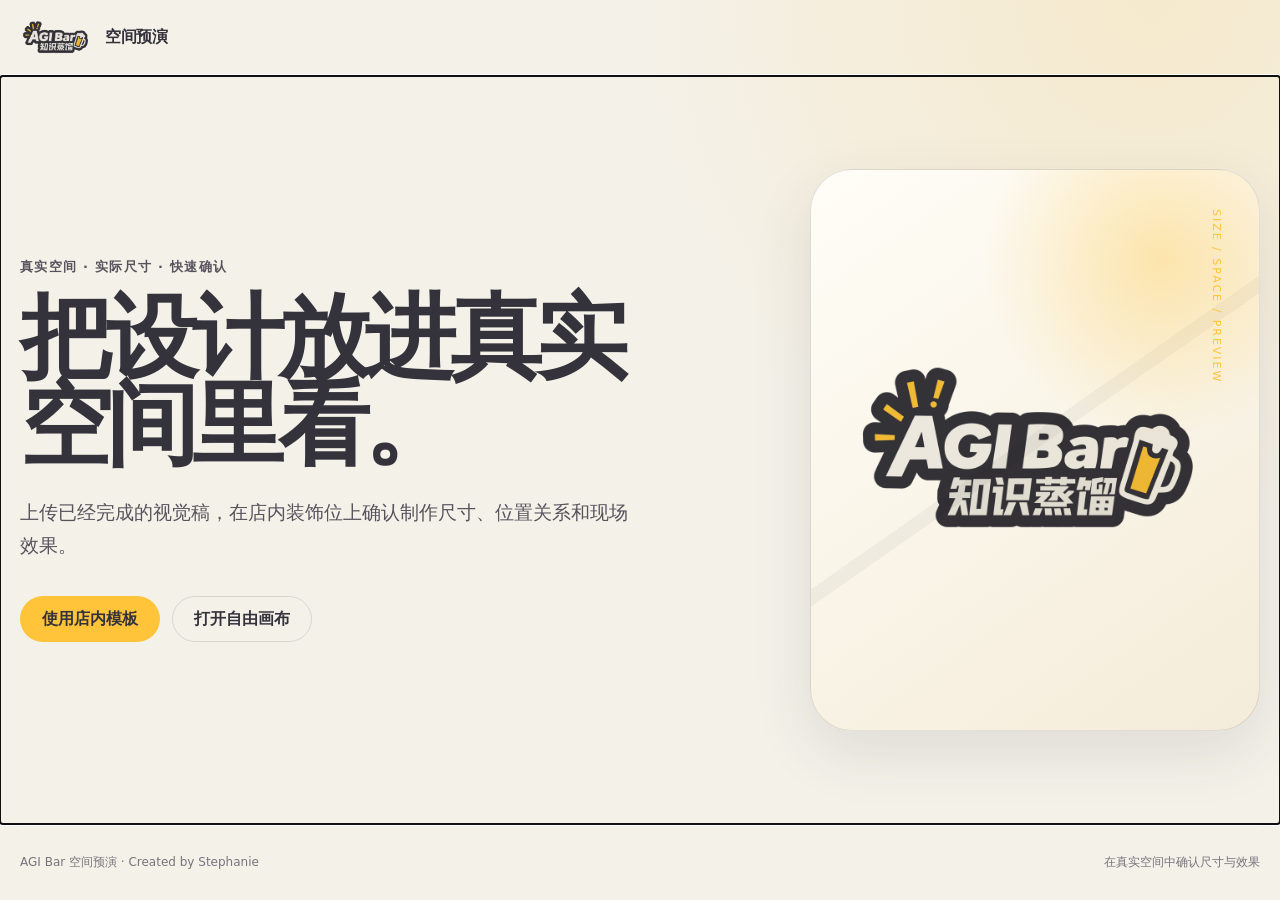
==== commit 18dd048d: "Unify workspace and editor with AGI Bar branding" ====
--- a/index.html
+++ b/index.html
@@ -3,20 +3,20 @@
 <head>
   <meta charset="utf-8">
   <meta name="viewport" content="width=device-width, initial-scale=1">
-  <meta name="description" content="Scale Studio — 在真实店内空间中确认设计尺寸与陈列效果。">
-  <title>Scale Studio</title>
-  <link rel="stylesheet" href="portal.css?v=20260813-2">
+  <meta name="description" content="AGI Bar 空间预演 — 在真实店内空间中确认设计尺寸与陈列效果。">
+  <title>AGI Bar 空间预演</title>
+  <link rel="stylesheet" href="portal.css?v=20260813-3">
 </head>
 <body>
   <div class="app-shell">
     <header class="site-nav">
-      <a class="wordmark" href="#/" aria-label="返回 Scale Studio 首页">
-        <span class="wordmark-mark" aria-hidden="true">S</span>
-        <span>Scale Studio</span>
+      <a class="wordmark" href="#/" aria-label="返回 AGI Bar 空间预演首页">
+        <img class="wordmark-logo" src="assets/agi-bar-logo.png" alt="AGI Bar">
+        <span>空间预演</span>
       </a>
       <nav class="nav-actions" id="globalNav" aria-label="主导航">
         <button class="nav-link" id="backHomeBtn" type="button" hidden>返回首页</button>
-        <a class="nav-link" id="freeCanvasEntry" href="editor.html?mode=guest" hidden>自由画布</a>
+        <a class="nav-link" id="freeCanvasEntry" href="editor.html?mode=guest&amp;return=workspace" hidden>自由画布</a>
         <button class="account-trigger" id="accountTrigger" type="button" aria-haspopup="dialog" aria-expanded="false" hidden>
           <span class="member-avatar" id="navAvatar">S</span>
           <span id="navNickname">账号</span>
@@ -28,13 +28,13 @@
     <main id="app" tabindex="-1"></main>
 
     <footer class="site-footer">
-      <span>Scale Studio · Created by Stephanie</span>
+      <span>AGI Bar 空间预演 · Created by Stephanie</span>
       <span>在真实空间中确认尺寸与效果</span>
     </footer>
   </div>
 
   <div class="account-layer" id="accountLayer" hidden></div>
   <div class="toast-region" id="toastRegion" aria-live="polite"></div>
-  <script src="portal.js?v=20260813-2"></script>
+  <script src="portal.js?v=20260813-3"></script>
 </body>
 </html>
--- a/portal.css
+++ b/portal.css
@@ -1,23 +1,23 @@
 :root {
   color-scheme: light;
-  --ink: #10272e;
-  --ink-soft: #3e565d;
-  --muted: #748489;
-  --paper: #f4f5ef;
-  --surface: #fcfcf8;
-  --line: rgba(16, 39, 46, .14);
-  --line-strong: rgba(16, 39, 46, .26);
-  --accent: #d5ff39;
-  --accent-hover: #c6f220;
-  --navy: #102c34;
-  --shadow: 0 22px 60px rgba(24, 47, 53, .1);
+  --ink: #34333c;
+  --ink-soft: #56535d;
+  --muted: #77747c;
+  --paper: #f4f1e9;
+  --surface: #fffdf7;
+  --line: rgba(52, 51, 60, .14);
+  --line-strong: rgba(52, 51, 60, .26);
+  --accent: #ffc43a;
+  --accent-hover: #f1b51e;
+  --navy: #34333c;
+  --shadow: 0 22px 60px rgba(52, 51, 60, .11);
   --content: 1240px;
   font-family: Geist, "SF Pro Text", "PingFang SC", "Microsoft YaHei", system-ui, sans-serif;
 }
 
 * { box-sizing: border-box; }
 html { background: var(--paper); }
-body { margin: 0; min-width: 320px; min-height: 100vh; color: var(--ink); background: radial-gradient(circle at 90% 0, rgba(213,255,57,.16), transparent 34rem), var(--paper); }
+body { margin: 0; min-width: 320px; min-height: 100vh; color: var(--ink); background: radial-gradient(circle at 90% 0, rgba(255,196,58,.16), transparent 34rem), var(--paper); }
 body, button, input { font: inherit; }
 button, a { -webkit-tap-highlight-color: transparent; }
 button:focus-visible, a:focus-visible, input:focus-visible { outline: 3px solid rgba(16, 44, 52, .25); outline-offset: 3px; }
@@ -26,8 +26,8 @@
 .app-shell { min-height: 100vh; display: flex; flex-direction: column; overflow-x: hidden; }
 .site-nav { width: min(calc(100% - 40px), var(--content)); height: 76px; margin: 0 auto; display: flex; align-items: center; justify-content: space-between; gap: 20px; border-bottom: 1px solid var(--line); }
 .wordmark { display: inline-flex; align-items: center; gap: 11px; color: inherit; text-decoration: none; font-weight: 780; letter-spacing: -.025em; }
-.wordmark-mark, .member-avatar { flex: 0 0 auto; display: grid; place-items: center; border-radius: 50%; color: var(--accent); background: var(--navy); font-weight: 800; }
-.wordmark-mark { width: 35px; height: 35px; font-size: 15px; }
+.member-avatar { flex: 0 0 auto; display: grid; place-items: center; border-radius: 50%; color: white; background: var(--navy); font-weight: 800; }
+.wordmark-logo { width: 74px; height: 42px; object-fit: contain; mix-blend-mode: multiply; }
 .nav-actions { display: flex; align-items: center; gap: 8px; }
 .nav-link { border: 0; padding: 10px 13px; color: var(--ink-soft); background: transparent; text-decoration: none; font-weight: 680; cursor: pointer; }
 .nav-link:hover { color: var(--ink); }
@@ -55,16 +55,9 @@
 .button.compact { min-height: 38px; padding: 0 15px; font-size: 13px; }
 .button.full { width: 100%; }
 
-.brand-canvas { aspect-ratio: 4 / 5; max-height: 610px; position: relative; overflow: hidden; border-radius: 42px; color: white; background: var(--navy); box-shadow: var(--shadow); isolation: isolate; }
-.brand-canvas::before { content: ""; position: absolute; inset: 0; background: radial-gradient(circle at 75% 18%, rgba(213,255,57,.28), transparent 26%), linear-gradient(145deg, transparent 48%, rgba(255,255,255,.055) 48% 50%, transparent 50%); }
-.brand-orbit, .brand-square { position: absolute; border: 1px solid rgba(213,255,57,.76); }
-.brand-orbit { border-radius: 50%; }
-.orbit-one { width: 76%; aspect-ratio: 1; left: -22%; top: 12%; }
-.orbit-two { width: 45%; aspect-ratio: 1; right: -8%; bottom: 3%; }
-.brand-square { width: 42%; aspect-ratio: 1; transform: rotate(17deg); }
-.square-one { right: 13%; top: 14%; background: rgba(213,255,57,.06); }
-.square-two { left: 16%; bottom: 12%; transform: rotate(-12deg); }
-.brand-word { position: absolute; z-index: 2; left: 8%; bottom: 11%; font-size: clamp(62px, 7vw, 110px); line-height: .8; letter-spacing: -.08em; font-weight: 850; }
+.brand-canvas { aspect-ratio: 4 / 5; max-height: 610px; position: relative; overflow: hidden; border-radius: 42px; color: white; background: linear-gradient(145deg, #fffdf7, #f4ecd9); border: 1px solid var(--line); box-shadow: var(--shadow); isolation: isolate; }
+.brand-canvas::before { content: ""; position: absolute; inset: 0; background: radial-gradient(circle at 78% 16%, rgba(255,196,58,.36), transparent 30%), linear-gradient(145deg, transparent 48%, rgba(52,51,60,.05) 48% 50%, transparent 50%); }
+.brand-logo-large { width: 84%; height: auto; position: absolute; left: 8%; top: 50%; transform: translateY(-50%); object-fit: contain; mix-blend-mode: multiply; }
 .brand-canvas small { position: absolute; right: 8%; top: 7%; color: var(--accent); font-size: 11px; letter-spacing: .18em; writing-mode: vertical-rl; }
 
 .access-view { width: min(calc(100% - 40px), 1080px); min-height: calc(100vh - 152px); margin: 0 auto; padding: clamp(52px, 10vh, 110px) 0; display: grid; grid-template-columns: minmax(0, 1fr) minmax(340px, .66fr); gap: clamp(50px, 9vw, 110px); align-items: center; }
@@ -79,7 +72,7 @@
 .field input { width: 100%; height: 54px; border: 1px solid var(--line); border-radius: 13px; padding: 0 15px; color: var(--ink); background: white; }
 .form-note { margin: 0; color: var(--muted); font-size: 13px; line-height: 1.6; }
 
-.workspace-view { width: min(calc(100% - 40px), var(--content)); min-height: calc(100vh - 152px); margin: 0 auto; padding: clamp(50px, 7vw, 82px) 0 90px; }
+.workspace-view { width: min(calc(100% - 40px), var(--content)); min-height: calc(100vh - 152px); margin: 0 auto; padding: clamp(18px, 2.3vw, 28px) 0 90px; }
 .workspace-heading { display: flex; align-items: end; justify-content: space-between; gap: 24px; margin-bottom: 34px; }
 .workspace-heading h1 { margin: 0; font-size: clamp(48px, 6vw, 82px); line-height: .95; letter-spacing: -.06em; }
 .workspace-tabs { display: flex; gap: 30px; margin-bottom: 28px; border-bottom: 1px solid var(--line); }
@@ -95,7 +88,7 @@
 .content-card:hover .card-visual > img:not(.project-overlay) { transform: scale(1.035); }
 .project-overlay { position: absolute; z-index: 2; height: auto; object-fit: contain; }
 .project-status { position: absolute; z-index: 3; left: 14px; top: 14px; padding: 7px 9px; border-radius: 999px; color: white; background: rgba(13,31,37,.76); backdrop-filter: blur(10px); font-size: 11px; font-weight: 700; }
-.outline-art { width: 72%; height: 58%; position: absolute; left: 14%; top: 21%; border: 1px solid rgba(213,255,57,.85); background-image: radial-gradient(circle, rgba(213,255,57,.9) 0 2px, transparent 2.5px); background-size: 20px 20px; }
+.outline-art { width: 72%; height: 58%; position: absolute; left: 14%; top: 21%; border: 1px solid rgba(255,196,58,.9); background-image: radial-gradient(circle, rgba(255,196,58,.92) 0 2px, transparent 2.5px); background-size: 20px 20px; }
 .card-body { padding: 20px; }
 .card-body small { color: var(--muted); }
 .card-body h2 { margin: 5px 0 10px; font-size: 24px; letter-spacing: -.035em; }
@@ -160,6 +153,7 @@
   .account-trigger { max-width: 132px; }
   #navNickname { white-space: nowrap; overflow: hidden; text-overflow: ellipsis; }
   .landing-view, .access-view, .workspace-view, .share-view, .simple-state { width: calc(100% - 24px); min-height: calc(100vh - 132px); padding-top: 42px; }
+  .workspace-view { padding-top: 18px; }
   .landing-copy h1 { font-size: clamp(50px, 15vw, 68px); }
   .brand-canvas { border-radius: 24px; }
   .access-view { gap: 42px; }
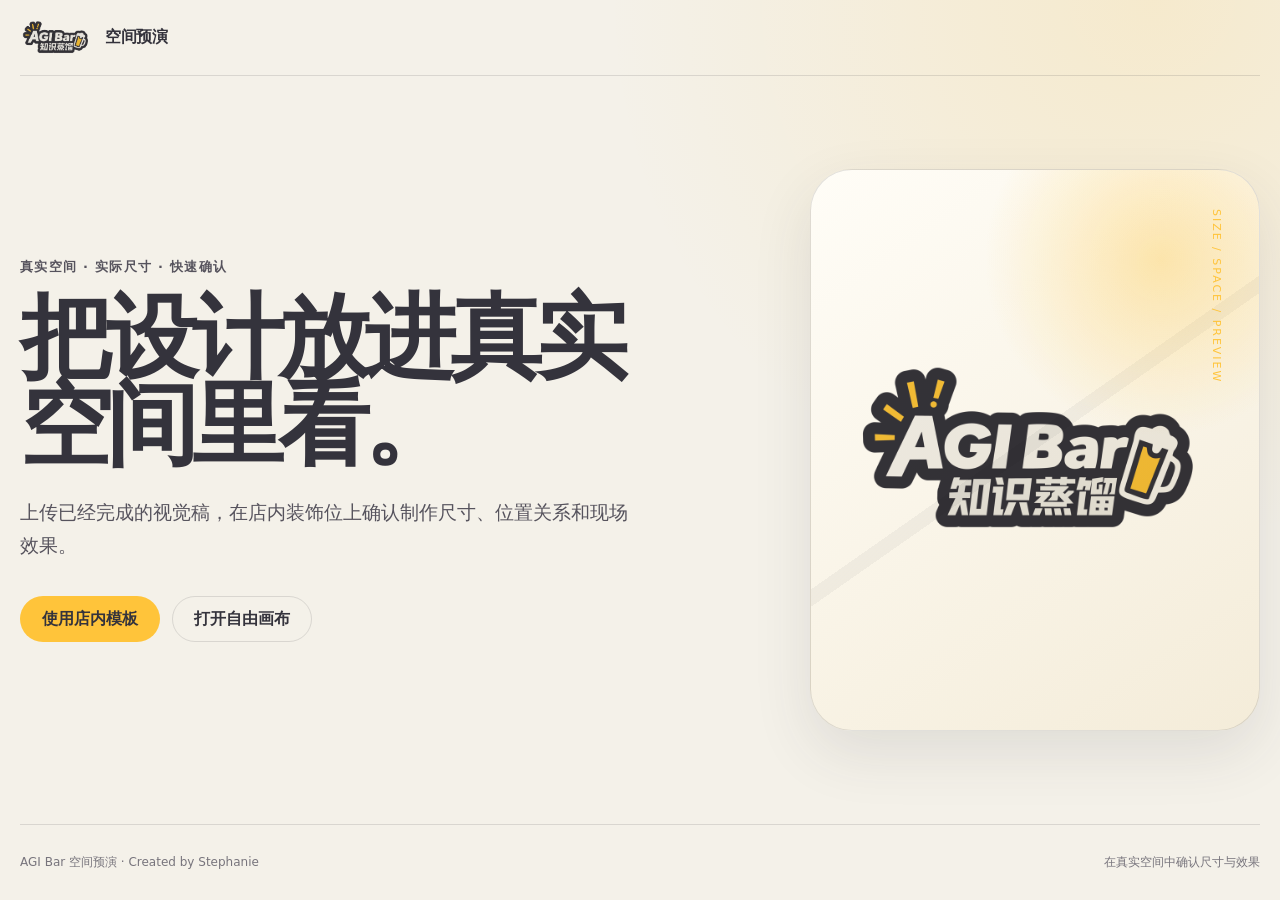
==== commit 56924fd2: "Fix editor workspace interactions and vector uploads" ====
--- a/index.html
+++ b/index.html
@@ -5,7 +5,7 @@
   <meta name="viewport" content="width=device-width, initial-scale=1">
   <meta name="description" content="AGI Bar 空间预演 — 在真实店内空间中确认设计尺寸与陈列效果。">
   <title>AGI Bar 空间预演</title>
-  <link rel="stylesheet" href="portal.css?v=20260813-3">
+  <link rel="stylesheet" href="portal.css?v=20260814-1">
 </head>
 <body>
   <div class="app-shell">
@@ -25,7 +25,7 @@
       </nav>
     </header>
 
-    <main id="app" tabindex="-1"></main>
+    <main id="app"></main>
 
     <footer class="site-footer">
       <span>AGI Bar 空间预演 · Created by Stephanie</span>
@@ -35,6 +35,6 @@
 
   <div class="account-layer" id="accountLayer" hidden></div>
   <div class="toast-region" id="toastRegion" aria-live="polite"></div>
-  <script src="portal.js?v=20260813-3"></script>
+  <script src="portal.js?v=20260814-1"></script>
 </body>
 </html>
--- a/portal.css
+++ b/portal.css
@@ -83,6 +83,8 @@
 .card-grid { display: grid; grid-template-columns: repeat(3, minmax(0, 1fr)); grid-auto-flow: dense; gap: 18px; }
 .content-card { min-width: 0; overflow: hidden; border: 1px solid var(--line); border-radius: 20px; background: rgba(255,255,255,.72); transition: transform 180ms ease, box-shadow 180ms ease; }
 .content-card:hover { transform: translateY(-3px); box-shadow: var(--shadow); }
+.project-card { cursor: pointer; }
+.project-card:focus-visible { outline: 3px solid var(--accent); outline-offset: 4px; }
 .card-visual { aspect-ratio: 16 / 10; position: relative; overflow: hidden; background: var(--navy); }
 .card-visual > img:not(.project-overlay) { width: 100%; height: 100%; object-fit: cover; display: block; transition: transform 700ms ease; }
 .content-card:hover .card-visual > img:not(.project-overlay) { transform: scale(1.035); }
